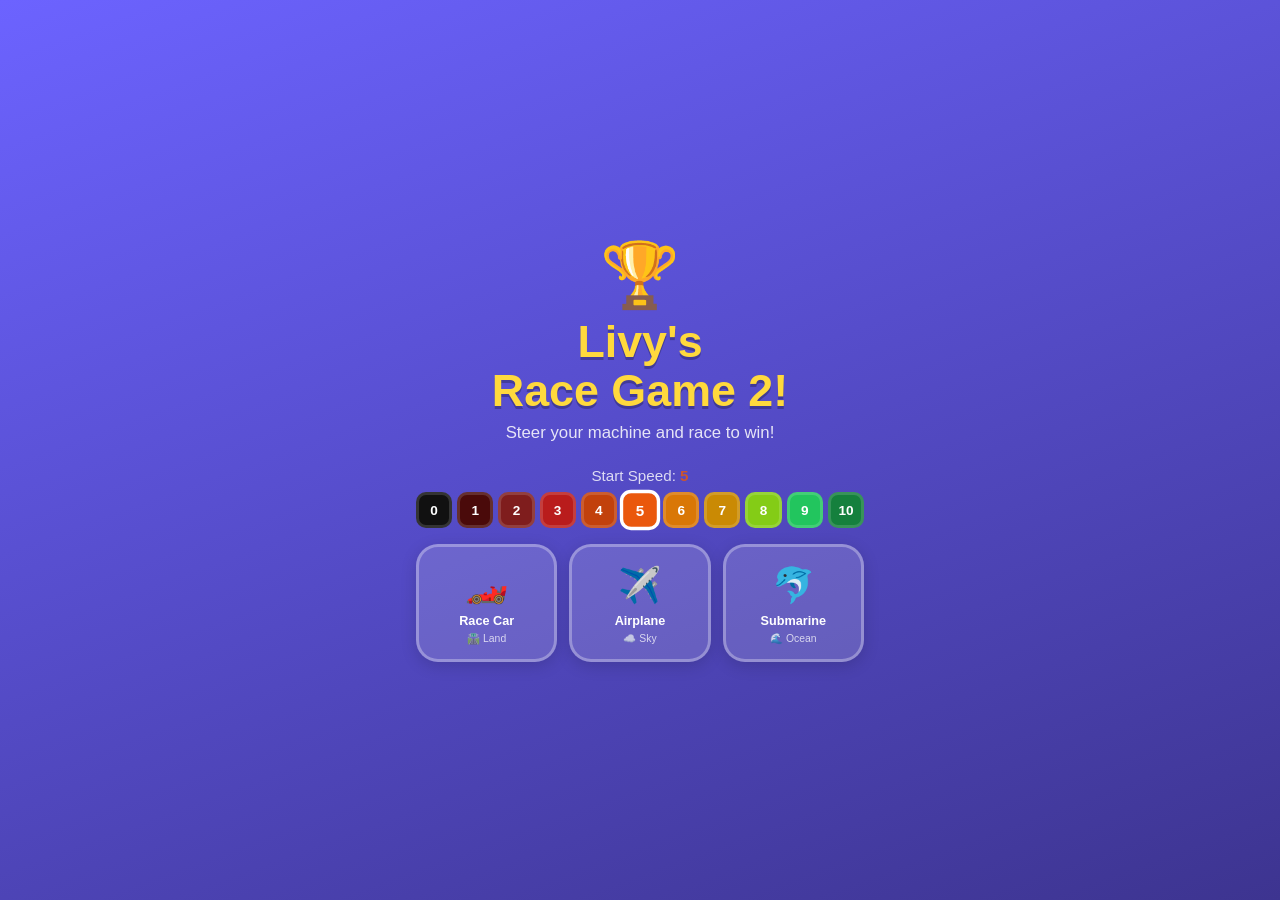
==== livy-race-game-2/index.html @ cc32f936 "Add Livy's Race Game 2 with D-pad 2D steering mechanic - New game at livy-race-game-2/ (original jum" ====
<!DOCTYPE html>
<html lang="en">
<head>
  <meta charset="UTF-8">
  <meta name="viewport" content="width=device-width, initial-scale=1.0, user-scalable=no">
  <meta name="apple-mobile-web-app-capable" content="yes">
  <meta name="apple-mobile-web-app-status-bar-style" content="black-translucent">
  <title>Livy's Race Game 2! 🏆</title>
  <link rel="stylesheet" href="styles.css?v=2">
</head>
<body>
<div id="app">

  <!-- HOME SCREEN -->
  <div id="screen-home" class="screen active">
    <div class="title-block">
      <div class="title-emoji">🏆</div>
      <h1>Livy's<br>Race Game 2!</h1>
      <p>Steer your machine and race to win!</p>
    </div>
    <!-- Speed picker -->
    <div class="speed-picker">
      <div class="speed-label">Start Speed: <span id="speed-name">5</span></div>
      <div class="speed-btns" id="speed-btns"></div>
    </div>

    <div class="vehicle-grid">
      <button class="vehicle-card" onclick="startGame('car')">
        <div class="vehicle-icon">🏎️</div>
        <div class="vehicle-name">Race Car</div>
        <div class="vehicle-track">🛣️ Land</div>
      </button>
      <button class="vehicle-card" onclick="startGame('airplane')">
        <div class="vehicle-icon">✈️</div>
        <div class="vehicle-name">Airplane</div>
        <div class="vehicle-track">☁️ Sky</div>
      </button>
      <button class="vehicle-card" onclick="startGame('submarine')">
        <div class="vehicle-icon">🐬</div>
        <div class="vehicle-name">Submarine</div>
        <div class="vehicle-track">🌊 Ocean</div>
      </button>
    </div>
  </div>

  <!-- BUILD SCREEN -->
  <div id="screen-build" class="screen">
    <button class="back-btn" onclick="goHome()">← Back</button>
    <div class="factory-header">
      <h2 id="factory-title">🏭 Factory</h2>
      <div class="parts-bar">
        <div class="part-slot" id="part-slot-0"><span class="part-q">❓</span></div>
        <div class="part-slot" id="part-slot-1"><span class="part-q">❓</span></div>
        <div class="part-slot" id="part-slot-2"><span class="part-q">❓</span></div>
      </div>
      <div id="build-progress-text">Solve puzzles to build your machine!</div>
    </div>
    <div id="puzzle-container">
      <div id="puzzle-number"></div>
      <div id="puzzle-question"></div>
      <div id="puzzle-display"></div>
      <div id="puzzle-choices" class="choices-grid"></div>
      <div id="puzzle-feedback" class="feedback hidden"></div>
    </div>
  </div>

  <!-- RACE SCREEN -->
  <div id="screen-race" class="screen">
    <!-- Progress bars -->
    <div id="race-progress">
      <div class="prog-row">
        <span class="prog-racer-label">Livy</span>
        <div class="prog-track"><div class="prog-fill" id="livy-fill"></div></div>
        <span class="prog-flag">🏁</span>
      </div>
      <div class="prog-row">
        <span class="prog-racer-label">CPU</span>
        <div class="prog-track"><div class="prog-fill" id="cpu-fill"></div></div>
        <span class="prog-flag">🏁</span>
      </div>
    </div>

    <!-- In-race speed dial -->
    <div id="race-speed-strip">
      <span class="rss-label">Speed: <b id="rss-name">5</b></span>
      <div id="rss-btns"></div>
    </div>

    <!-- Main game lane (2D steering) -->
    <div id="game-lane">
      <div id="game-bg"></div>
      <div id="livy-runner">🏎️</div>
      <div id="obstacle-layer"></div>
      <div id="hit-flash" class="hidden"></div>
      <div id="race-countdown">
        <div id="countdown-num">3</div>
      </div>
    </div>

    <!-- D-pad controls -->
    <div id="dpad">
      <button class="dpad-btn" id="dpad-up"
        ontouchstart="dpadStart('up')" ontouchend="dpadEnd('up')" ontouchcancel="dpadEnd('up')"
        onmousedown="dpadStart('up')" onmouseup="dpadEnd('up')" onmouseleave="dpadEnd('up')">⬆️</button>
      <div class="dpad-mid-row">
        <button class="dpad-btn" id="dpad-left"
          ontouchstart="dpadStart('left')" ontouchend="dpadEnd('left')" ontouchcancel="dpadEnd('left')"
          onmousedown="dpadStart('left')" onmouseup="dpadEnd('left')" onmouseleave="dpadEnd('left')">⬅️</button>
        <div class="dpad-center">🎮</div>
        <button class="dpad-btn" id="dpad-right"
          ontouchstart="dpadStart('right')" ontouchend="dpadEnd('right')" ontouchcancel="dpadEnd('right')"
          onmousedown="dpadStart('right')" onmouseup="dpadEnd('right')" onmouseleave="dpadEnd('right')">➡️</button>
      </div>
      <button class="dpad-btn" id="dpad-down"
        ontouchstart="dpadStart('down')" ontouchend="dpadEnd('down')" ontouchcancel="dpadEnd('down')"
        onmousedown="dpadStart('down')" onmouseup="dpadEnd('down')" onmouseleave="dpadEnd('down')">⬇️</button>
    </div>

    <!-- Computer's lane (display only) -->
    <div id="cpu-lane">
      <span id="cpu-lane-label">Computer</span>
      <div id="cpu-bg"></div>
      <div id="cpu-ground-line"></div>
      <div id="cpu-runner">🚗</div>
      <div id="cpu-obstacle-layer"></div>
    </div>
  </div>

  <!-- RESULT SCREEN -->
  <div id="screen-result" class="screen">
    <div id="result-animation"></div>
    <h2 id="result-title"></h2>
    <p id="result-message"></p>
    <div id="result-score"></div>
    <button class="big-btn" onclick="goHome()">Play Again! 🎮</button>
  </div>

</div>
<script src="script.js?v=2"></script>
</body>
</html>
---- livy-race-game-2/styles.css ----
/* ===== RESET & BASE ===== */
* {
  box-sizing: border-box;
  margin: 0;
  padding: 0;
  -webkit-tap-highlight-color: transparent;
}

html, body {
  height: 100%;
  overflow: hidden;
}

body {
  font-family: 'Comic Sans MS', 'Chalkboard SE', 'Bradley Hand', cursive, sans-serif;
  background: linear-gradient(160deg, #6C63FF 0%, #3D3490 100%);
  display: flex;
  align-items: center;
  justify-content: center;
  color: white;
  user-select: none;
  -webkit-user-select: none;
}

#app {
  width: 100%;
  max-width: 480px;
  height: 100vh;
  height: 100dvh;
  overflow: hidden;
  position: relative;
}

/* ===== SCREENS ===== */
.screen {
  display: none;
  flex-direction: column;
  align-items: center;
  justify-content: center;
  height: 100%;
  padding: 16px;
  position: absolute;
  width: 100%;
  top: 0;
  left: 0;
}

.screen.active { display: flex; }

/* ===== HOME ===== */
.title-block {
  text-align: center;
  margin-bottom: 24px;
}

.title-emoji {
  font-size: 4em;
  display: block;
  margin-bottom: 4px;
  animation: float 2s ease-in-out infinite alternate;
}

@keyframes float {
  from { transform: translateY(0); }
  to   { transform: translateY(-12px); }
}

.title-block h1 {
  font-size: 2.8em;
  line-height: 1.1;
  color: #FFD93D;
  text-shadow: 0 3px 0 rgba(0,0,0,0.25);
}

.title-block p {
  font-size: 1.05em;
  opacity: 0.85;
  margin-top: 8px;
}

.speed-picker {
  width: 100%;
  text-align: center;
  margin-bottom: 16px;
}

.speed-label {
  font-size: 0.95em;
  opacity: 0.8;
  margin-bottom: 8px;
}

.speed-btns {
  display: flex;
  gap: 5px;
  justify-content: center;
}

.speed-num-btn {
  flex: 1;
  aspect-ratio: 1;
  border: 3px solid rgba(255,255,255,0.15);
  border-radius: 10px;
  color: white;
  font-family: inherit;
  font-size: 0.85em;
  font-weight: bold;
  cursor: pointer;
  transition: transform 0.1s, border-color 0.1s;
  padding: 0;
  min-width: 0;
}

.speed-num-btn:active  { transform: scale(0.88); }
.speed-num-btn.active  { border-color: white; border-width: 3px; transform: scale(1.12); }

.vehicle-grid {
  display: flex;
  gap: 12px;
  width: 100%;
}

.vehicle-card {
  flex: 1;
  background: rgba(255,255,255,0.15);
  border: 3px solid rgba(255,255,255,0.3);
  border-radius: 22px;
  padding: 18px 8px 14px;
  cursor: pointer;
  transition: transform 0.12s, background 0.12s, box-shadow 0.12s;
  color: white;
  font-family: inherit;
  text-align: center;
  box-shadow: 0 4px 16px rgba(0,0,0,0.15);
}

.vehicle-card:hover  { background: rgba(255,255,255,0.25); transform: translateY(-4px); }
.vehicle-card:active { transform: scale(0.94); }

.vehicle-icon  { font-size: 2.6em; margin-bottom: 8px; display: block; }
.vehicle-name  { font-size: 0.95em; font-weight: bold; margin-bottom: 4px; }
.vehicle-track { font-size: 0.78em; opacity: 0.75; }

/* ===== BUILD SCREEN ===== */
#screen-build {
  justify-content: flex-start;
  padding-top: 12px;
}

.back-btn {
  align-self: flex-start;
  background: rgba(255,255,255,0.15);
  border: 2px solid rgba(255,255,255,0.3);
  border-radius: 12px;
  padding: 6px 14px;
  color: white;
  font-family: inherit;
  font-size: 0.9em;
  cursor: pointer;
  margin-bottom: 10px;
}

.factory-header {
  text-align: center;
  margin-bottom: 14px;
  width: 100%;
}

.factory-header h2 {
  font-size: 1.7em;
  color: #FFD93D;
  margin-bottom: 12px;
}

.parts-bar {
  display: flex;
  gap: 14px;
  justify-content: center;
  margin-bottom: 8px;
}

.part-slot {
  width: 70px;
  height: 70px;
  background: rgba(255,255,255,0.08);
  border: 3px dashed rgba(255,255,255,0.35);
  border-radius: 16px;
  display: flex;
  align-items: center;
  justify-content: center;
  font-size: 2em;
  transition: all 0.35s ease;
}

.part-slot.earned {
  background: rgba(107, 203, 119, 0.25);
  border: 3px solid #6BCB77;
  animation: partPop 0.5s cubic-bezier(0.36, 0.07, 0.19, 0.97);
}

@keyframes partPop {
  0%  { transform: scale(1); }
  40% { transform: scale(1.45) rotate(-10deg); }
  70% { transform: scale(0.9)  rotate(5deg); }
  100%{ transform: scale(1)  rotate(0); }
}

#build-progress-text { font-size: 0.88em; opacity: 0.75; min-height: 1.2em; }

#puzzle-container {
  width: 100%;
  background: rgba(255,255,255,0.12);
  border-radius: 24px;
  padding: 18px 16px 16px;
  border: 2px solid rgba(255,255,255,0.15);
}

#puzzle-number   { font-size: 0.82em; opacity: 0.65; margin-bottom: 6px; }
#puzzle-question { font-size: 1.55em; font-weight: bold; margin-bottom: 10px; line-height: 1.25; }
#puzzle-display  { font-size: 1.8em; letter-spacing: 4px; min-height: 44px; margin-bottom: 10px; line-height: 1.4; }

/* ===== PUZZLE CHOICES ===== */
.choices-grid {
  display: grid;
  grid-template-columns: 1fr 1fr;
  gap: 10px;
}

.choice-btn {
  background: rgba(255,255,255,0.18);
  border: 3px solid rgba(255,255,255,0.3);
  border-radius: 16px;
  padding: 12px 8px;
  font-size: 1.45em;
  cursor: pointer;
  transition: transform 0.08s, background 0.08s;
  color: white;
  font-family: inherit;
  min-height: 72px;
  display: flex;
  align-items: center;
  justify-content: center;
  font-weight: bold;
}

.choice-btn:active { transform: scale(0.92); }

.choice-btn.correct {
  background: rgba(107,203,119,0.55) !important;
  border-color: #6BCB77 !important;
  transform: scale(1.06);
}

.choice-btn.wrong {
  background: rgba(255,107,107,0.55) !important;
  border-color: #FF6B6B !important;
  animation: shake 0.4s ease;
}

@keyframes shake {
  0%,100%{ transform: translateX(0); }
  20%    { transform: translateX(-10px); }
  40%    { transform: translateX(10px); }
  60%    { transform: translateX(-6px); }
  80%    { transform: translateX(6px); }
}

.choice-btn.color-choice { border-radius: 14px; font-size: 1em; }

.shape-wrap    { width: 52px; height: 52px; display: flex; align-items: center; justify-content: center; }
.shape-circle  { width: 46px; height: 46px; background: white; border-radius: 50%; }
.shape-square  { width: 46px; height: 46px; background: white; border-radius: 5px; }
.shape-triangle{ width:0; height:0; border-left: 24px solid transparent; border-right: 24px solid transparent; border-bottom: 46px solid white; }
.shape-star    { font-size: 2.8em; line-height: 1; }

.feedback                { margin-top: 12px; font-size: 1.2em; padding: 8px 12px; border-radius: 12px; text-align: center; animation: feedIn 0.25s ease; }
.feedback.success        { background: rgba(107,203,119,0.3); }
.feedback.error          { background: rgba(255,107,107,0.3); }
.feedback.hidden         { display: none; }

@keyframes feedIn {
  from { opacity:0; transform: translateY(-6px); }
  to   { opacity:1; transform: translateY(0); }
}

/* ===== RACE SCREEN ===== */
#screen-race {
  justify-content: flex-start;
  padding: 10px 12px 8px;
  gap: 8px;
}

/* Progress bars */
#race-progress {
  width: 100%;
  display: flex;
  flex-direction: column;
  gap: 6px;
}

.prog-row {
  display: flex;
  align-items: center;
  gap: 8px;
}

.prog-racer-label {
  font-size: 0.85em;
  font-weight: bold;
  width: 44px;
  flex-shrink: 0;
}

.prog-track {
  flex: 1;
  height: 18px;
  background: rgba(255,255,255,0.15);
  border-radius: 9px;
  overflow: hidden;
  border: 2px solid rgba(255,255,255,0.2);
}

.prog-fill {
  height: 100%;
  width: 0%;
  background: linear-gradient(90deg, #6BCB77, #FFD93D);
  border-radius: 9px;
  transition: width 0.1s linear;
}

.prog-flag { font-size: 1.1em; flex-shrink: 0; }

/* ===== GAME LANE (Livy's playable lane) ===== */
#game-lane {
  width: 100%;
  height: 190px;
  position: relative;
  border-radius: 18px;
  overflow: hidden;
  box-shadow: 0 6px 24px rgba(0,0,0,0.35);
  border: 3px solid rgba(255,255,255,0.2);
  flex-shrink: 0;
}

#game-bg {
  position: absolute;
  inset: 0;
  z-index: 0;
}

/* Road background */
#game-bg.road {
  background-color: #6B7280;
  background-image:
    linear-gradient(180deg, #9CA3AF 0%, #6B7280 40%, #4B5563 100%),
    repeating-linear-gradient(90deg, transparent 0px, transparent 28px, rgba(255,255,255,0.55) 28px, rgba(255,255,255,0.55) 56px);
  background-blend-mode: normal;
  animation: scrollRoad 0.45s linear infinite;
}

@keyframes scrollRoad {
  from { background-position: 0 0, 0 0; }
  to   { background-position: 0 0, -56px 0; }
}

/* Sky background */
#game-bg.sky {
  background: linear-gradient(180deg, #7DD3FC 0%, #38BDF8 55%, #BAE6FD 100%);
  animation: scrollSky 3s linear infinite;
  background-size: 300px 100%;
}

@keyframes scrollSky {
  from { background-position: 0 0; }
  to   { background-position: -300px 0; }
}

/* Ocean background */
#game-bg.ocean {
  background: linear-gradient(180deg, #0284C7 0%, #0369A1 50%, #075985 100%);
  animation: scrollOcean 1.5s linear infinite;
}

@keyframes scrollOcean {
  from { background-position: 0 0; }
  to   { background-position: -80px 0; }
}

/* Ground line */
#ground-line {
  position: absolute;
  bottom: 22px;
  left: 0; right: 0;
  height: 4px;
  background: rgba(255,255,255,0.35);
  z-index: 1;
}

/* Livy's vehicle in the lane */
#livy-runner {
  position: absolute;
  left: 52px;
  top: 71px; /* centered vertically at start */
  font-size: 2.6em;
  line-height: 1;
  z-index: 3;
  filter: drop-shadow(0 3px 6px rgba(0,0,0,0.4));
  transition: none;
}

/* ===== OBSTACLES ===== */
#obstacle-layer, #cpu-obstacle-layer {
  position: absolute;
  inset: 0;
  z-index: 2;
  pointer-events: none;
}

.obstacle {
  position: absolute;
  font-size: 2.4em;
  line-height: 1;
  filter: drop-shadow(0 2px 4px rgba(0,0,0,0.5));
}

/* Warning sign */
#warning-sign {
  position: absolute;
  right: 10px;
  top: 50%;
  transform: translateY(-60%);
  font-size: 0.9em;
  font-weight: bold;
  background: rgba(255, 200, 0, 0.9);
  color: #333;
  padding: 4px 8px;
  border-radius: 10px;
  z-index: 5;
  animation: warningPulse 0.4s ease infinite alternate;
}

@keyframes warningPulse {
  from { transform: translateY(-60%) scale(1); }
  to   { transform: translateY(-60%) scale(1.08); }
}

#warning-sign.hidden { display: none; }

/* Hit flash */
#hit-flash {
  position: absolute;
  inset: 0;
  background: rgba(255, 80, 80, 0.5);
  z-index: 6;
  border-radius: 15px;
  pointer-events: none;
}

#hit-flash.hidden { display: none; }

/* Race countdown overlay */
#race-countdown {
  position: absolute;
  inset: 0;
  background: rgba(40, 30, 100, 0.65);
  display: flex;
  align-items: center;
  justify-content: center;
  z-index: 10;
  border-radius: 15px;
}

#race-countdown.hidden { display: none; }

#countdown-num {
  font-size: 5em;
  font-weight: bold;
  color: #FFD93D;
  text-shadow: 0 0 30px rgba(255,217,61,0.8), 0 4px 0 rgba(0,0,0,0.3);
  animation: countPulse 0.7s ease infinite alternate;
}

@keyframes countPulse {
  from { transform: scale(1); }
  to   { transform: scale(1.15); }
}

/* ===== IN-RACE SPEED STRIP ===== */
#race-speed-strip {
  width: 100%;
  display: flex;
  align-items: center;
  gap: 6px;
  flex-shrink: 0;
}

.rss-label {
  font-size: 0.8em;
  white-space: nowrap;
  flex-shrink: 0;
  opacity: 0.85;
}

#rss-btns {
  display: flex;
  gap: 3px;
  flex: 1;
}

.rss-btn {
  flex: 1;
  height: 30px;
  border: 2px solid rgba(255,255,255,0.15);
  border-radius: 7px;
  color: white;
  font-family: inherit;
  font-size: 0.7em;
  font-weight: bold;
  cursor: pointer;
  padding: 0;
  min-width: 0;
  transition: transform 0.1s, border-color 0.1s;
}

.rss-btn:active   { transform: scale(0.88); }
.rss-btn.active   { border-color: white; border-width: 2px; transform: scale(1.12); }

/* ===== D-PAD ===== */
#dpad {
  display: flex;
  flex-direction: column;
  align-items: center;
  gap: 4px;
  flex-shrink: 0;
}

.dpad-mid-row {
  display: flex;
  align-items: center;
  gap: 4px;
}

.dpad-center {
  width: 44px;
  height: 44px;
  display: flex;
  align-items: center;
  justify-content: center;
  font-size: 1.4em;
  opacity: 0.5;
}

.dpad-btn {
  width: 60px;
  height: 60px;
  background: rgba(255,255,255,0.18);
  border: 3px solid rgba(255,255,255,0.35);
  border-radius: 16px;
  color: white;
  font-size: 1.5em;
  cursor: pointer;
  display: flex;
  align-items: center;
  justify-content: center;
  transition: transform 0.08s, background 0.08s;
  -webkit-user-select: none;
  user-select: none;
}

.dpad-btn:active,
.dpad-btn.pressed {
  background: rgba(255,255,255,0.38);
  transform: scale(0.9);
}

/* ===== CPU LANE ===== */
#cpu-lane {
  width: 100%;
  height: 80px;
  position: relative;
  border-radius: 14px;
  overflow: hidden;
  border: 2px solid rgba(255,255,255,0.15);
  flex-shrink: 0;
}

#cpu-bg {
  position: absolute;
  inset: 0;
  z-index: 0;
  opacity: 0.75;
}

#cpu-ground-line {
  position: absolute;
  bottom: 16px;
  left: 0; right: 0;
  height: 3px;
  background: rgba(255,255,255,0.3);
  z-index: 1;
}

#cpu-lane-label {
  position: absolute;
  left: 8px;
  top: 5px;
  font-size: 0.75em;
  opacity: 0.85;
  font-weight: bold;
  z-index: 4;
  text-shadow: 0 1px 3px rgba(0,0,0,0.5);
}

#cpu-runner {
  position: absolute;
  left: 52px;
  bottom: 20px;
  font-size: 1.8em;
  line-height: 1;
  z-index: 3;
  filter: drop-shadow(0 2px 4px rgba(0,0,0,0.4));
  transition: bottom 0.1s ease;
}

.cpu-obstacle {
  position: absolute;
  bottom: 20px;
  font-size: 1.6em;
  line-height: 1;
  z-index: 2;
}

/* ===== RESULT SCREEN ===== */
#result-animation {
  font-size: 6em;
  margin-bottom: 12px;
  display: block;
  animation: resultBounce 0.7s ease infinite alternate;
}

@keyframes resultBounce {
  from { transform: translateY(0) scale(1); }
  to   { transform: translateY(-14px) scale(1.06); }
}

#result-title   { font-size: 2.4em; color: #FFD93D; margin-bottom: 12px; text-align: center; text-shadow: 0 3px 0 rgba(0,0,0,0.2); }
#result-message { font-size: 1.2em; opacity: 0.9; margin-bottom: 10px; text-align: center; line-height: 1.4; }
#result-score   { font-size: 1.15em; margin-bottom: 28px; opacity: 0.8; text-align: center; letter-spacing: 2px; }

.big-btn {
  background: #FFD93D;
  color: #333;
  border: none;
  border-radius: 22px;
  padding: 16px 36px;
  font-size: 1.35em;
  font-family: inherit;
  cursor: pointer;
  font-weight: bold;
  box-shadow: 0 5px 0 #B8960A, 0 8px 20px rgba(0,0,0,0.2);
  transition: transform 0.08s, box-shadow 0.08s;
}

.big-btn:active {
  transform: translateY(3px);
  box-shadow: 0 2px 0 #B8960A;
}

/* ===== CONFETTI ===== */
.confetti-piece {
  position: fixed;
  pointer-events: none;
  z-index: 999;
  animation: confettiFall linear forwards;
}

@keyframes confettiFall {
  from { transform: translateY(-20px) rotate(0deg); opacity: 1; }
  80%  { opacity: 1; }
  to   { transform: translateY(110vh) rotate(720deg); opacity: 0; }
}

/* ===== READY OVERLAY ===== */
.ready-overlay {
  position: fixed;
  inset: 0;
  background: rgba(0,0,0,0.6);
  display: flex;
  align-items: center;
  justify-content: center;
  z-index: 50;
}

.ready-box {
  background: linear-gradient(135deg, #6C63FF, #3D3490);
  border: 3px solid rgba(255,255,255,0.4);
  border-radius: 28px;
  padding: 28px 24px;
  text-align: center;
  box-shadow: 0 12px 40px rgba(0,0,0,0.4);
  animation: readyPop 0.4s cubic-bezier(0.36,0.07,0.19,0.97);
}

@keyframes readyPop {
  from { transform: scale(0.5); opacity: 0; }
  to   { transform: scale(1); opacity: 1; }
}

.ready-box .ready-emoji { font-size: 4.5em; display: block; margin-bottom: 10px; }
.ready-box h3 { font-size: 1.7em; color: #FFD93D; margin-bottom: 6px; }
.ready-box p  { font-size: 1.05em; opacity: 0.85; }
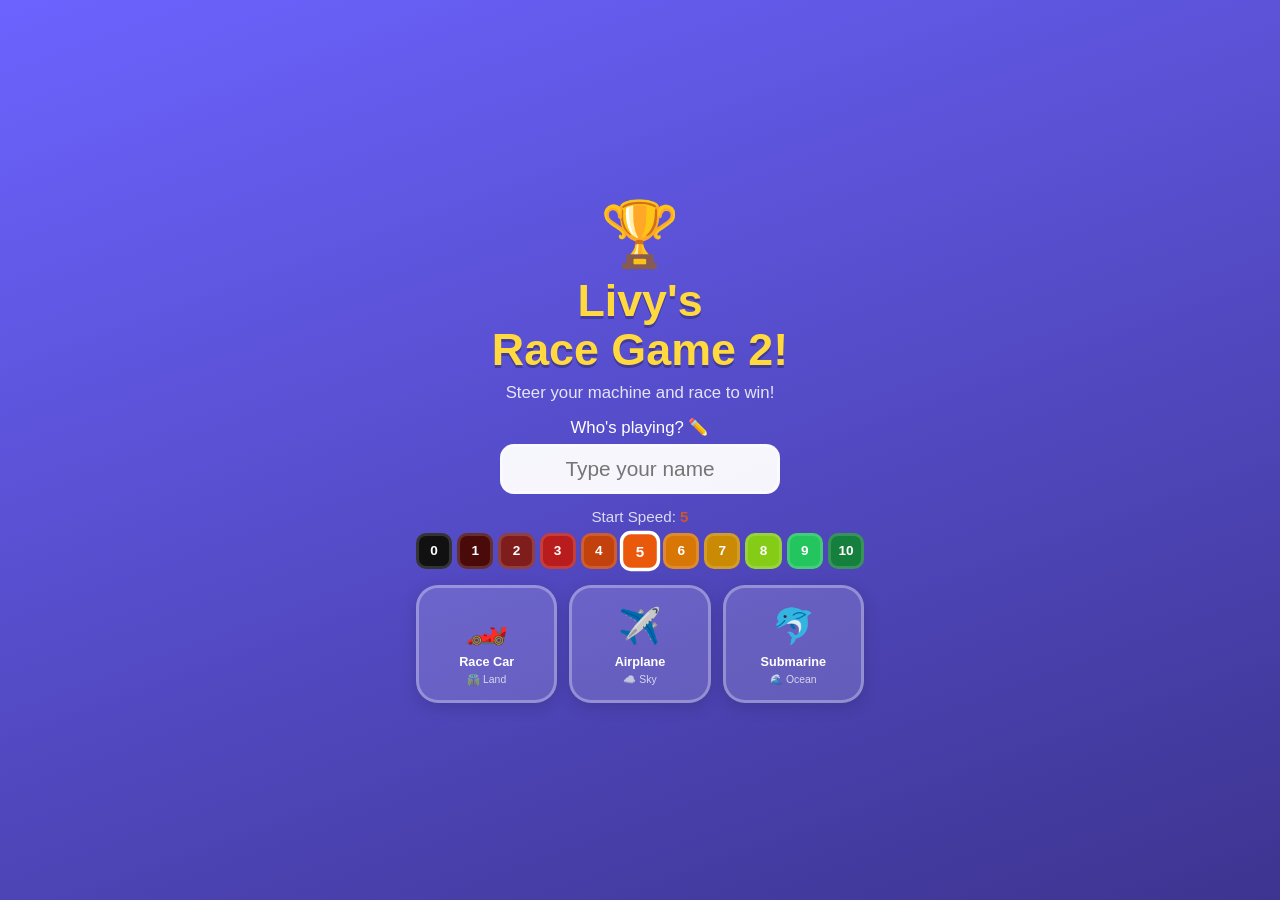
==== commit 03010a06: "Game 2: ask for player name and face vehicles toward the finish Players must type a name before star" ====
--- a/livy-race-game-2/index.html
+++ b/livy-race-game-2/index.html
@@ -6,7 +6,7 @@
   <meta name="apple-mobile-web-app-capable" content="yes">
   <meta name="apple-mobile-web-app-status-bar-style" content="black-translucent">
   <title>Livy's Race Game 2! 🏆</title>
-  <link rel="stylesheet" href="styles.css?v=2">
+  <link rel="stylesheet" href="styles.css?v=4">
 </head>
 <body>
 <div id="app">
@@ -17,6 +17,12 @@
       <div class="title-emoji">🏆</div>
       <h1>Livy's<br>Race Game 2!</h1>
       <p>Steer your machine and race to win!</p>
+    </div>
+    <div class="name-box">
+      <label for="player-name">Who's playing? ✏️</label>
+      <input id="player-name" type="text" maxlength="12" placeholder="Type your name"
+        autocomplete="off" autocapitalize="words" spellcheck="false"
+        onkeydown="if(event.key==='Enter')this.blur()">
     </div>
     <!-- Speed picker -->
     <div class="speed-picker">
@@ -69,7 +75,7 @@
     <!-- Progress bars -->
     <div id="race-progress">
       <div class="prog-row">
-        <span class="prog-racer-label">Livy</span>
+        <span class="prog-racer-label" id="player-label">You</span>
         <div class="prog-track"><div class="prog-fill" id="livy-fill"></div></div>
         <span class="prog-flag">🏁</span>
       </div>
@@ -136,6 +142,6 @@
   </div>
 
 </div>
-<script src="script.js?v=2"></script>
+<script src="script.js?v=4"></script>
 </body>
 </html>
--- a/livy-race-game-2/styles.css
+++ b/livy-race-game-2/styles.css
@@ -50,7 +50,7 @@
 /* ===== HOME ===== */
 .title-block {
   text-align: center;
-  margin-bottom: 24px;
+  margin-bottom: 14px;
 }
 
 .title-emoji {
@@ -77,6 +77,37 @@
   opacity: 0.85;
   margin-top: 8px;
 }
+
+.name-box {
+  width: 100%;
+  text-align: center;
+  margin-bottom: 14px;
+}
+
+.name-box label {
+  display: block;
+  font-size: 1.05em;
+  margin-bottom: 6px;
+}
+
+#player-name {
+  width: 80%;
+  max-width: 280px;
+  font-family: inherit;
+  font-size: 1.3em;
+  padding: 10px 14px;
+  border-radius: 14px;
+  border: 3px solid rgba(255,255,255,0.4);
+  background: rgba(255,255,255,0.95);
+  color: #3D3490;
+  text-align: center;
+  outline: none;
+  -webkit-user-select: text;
+  user-select: text;
+}
+
+#player-name:focus     { border-color: #FFD93D; }
+#player-name.need-name { border-color: #FF6B6B; animation: shake 0.4s ease; }
 
 .speed-picker {
   width: 100%;
@@ -307,8 +338,12 @@
 .prog-racer-label {
   font-size: 0.85em;
   font-weight: bold;
-  width: 44px;
+  min-width: 44px;
+  max-width: 80px;
   flex-shrink: 0;
+  overflow: hidden;
+  text-overflow: ellipsis;
+  white-space: nowrap;
 }
 
 .prog-track {
@@ -407,6 +442,9 @@
   filter: drop-shadow(0 3px 6px rgba(0,0,0,0.4));
   transition: none;
 }
+
+/* Emoji vehicles face left by default; mirror so they face the finish */
+#livy-runner.flip, #cpu-runner.flip { transform: scaleX(-1); }
 
 /* ===== OBSTACLES ===== */
 #obstacle-layer, #cpu-obstacle-layer {
